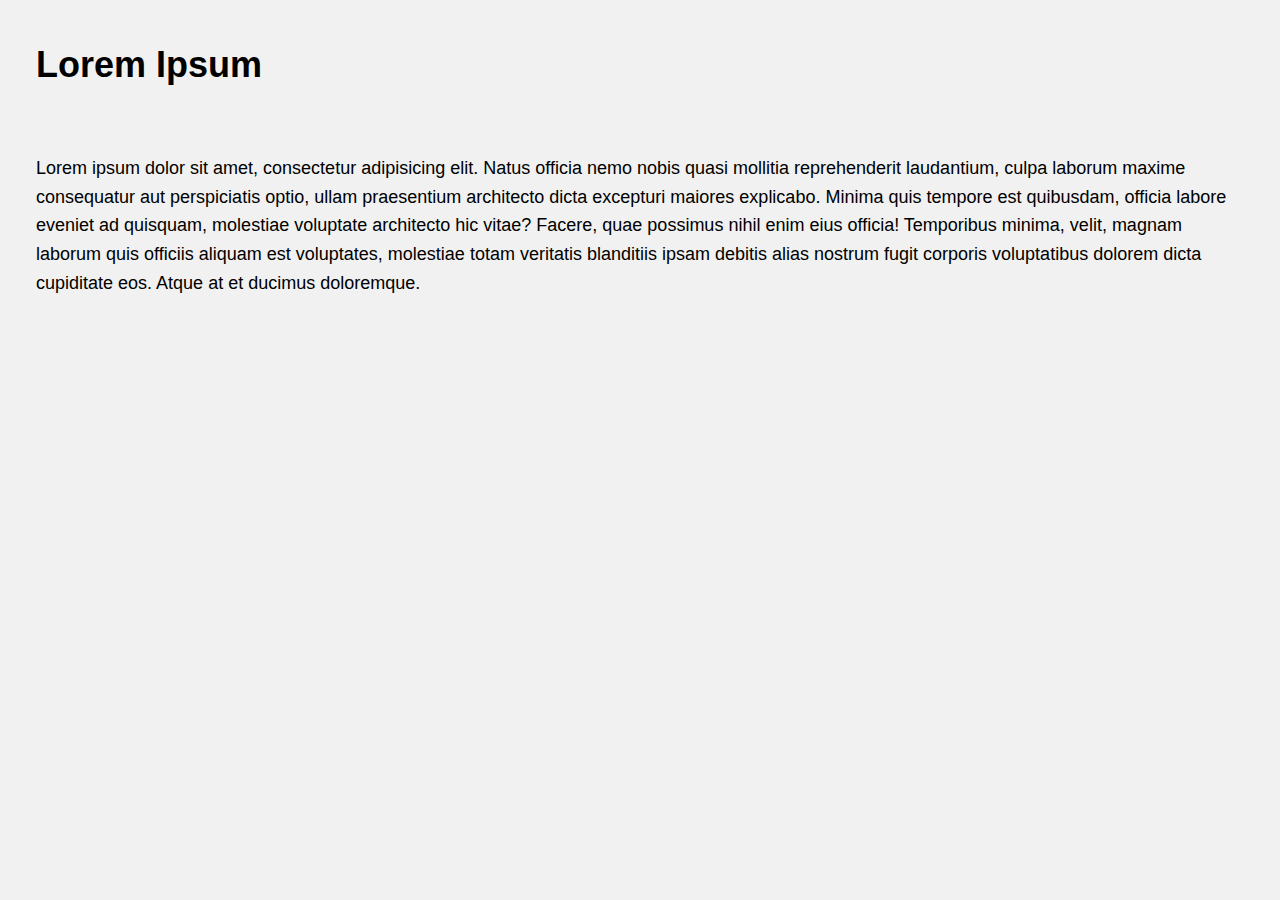
==== www/index.html @ 84f1473b "Henn APP" ====
<!DOCTYPE html>
<html>
    <head>
        <meta charset="utf-8">
        <meta name="viewport" content="initial-scale=1, maximum-scale=1, user-scalable=no, width=device-width">
        <title>Henn App</title>
        <link rel="stylesheet" href="style.css">
    </head>
    <body>
        <script type="text/javascript" src="cordova.js"></script>

        <h1>Lorem Ipsum</h1>

		<section>
			Lorem ipsum dolor sit amet, consectetur adipisicing elit. Natus officia nemo nobis quasi mollitia reprehenderit laudantium, culpa laborum maxime consequatur aut perspiciatis optio, ullam praesentium architecto dicta excepturi maiores explicabo. Minima quis tempore est quibusdam, officia labore eveniet ad quisquam, molestiae voluptate architecto hic vitae? Facere, quae possimus nihil enim eius officia! Temporibus minima, velit, magnam laborum quis officiis aliquam est voluptates, molestiae totam veritatis blanditiis ipsam debitis alias nostrum fugit corporis voluptatibus dolorem dicta cupiditate eos. Atque at et ducimus doloremque.
		</section>


    </body>
</html>
---- www/style.css ----
html,body{
	margin:0;
	padding:0;
	font-family: Helvetica, Arial, sans-serif;
	font-size: 18px;
	line-height:1.6;
}

body{
	background: #f1f1f1;
	padding:2em;
}

section{
	padding: 2em 0;
}

h1{
	margin-top:0;
}
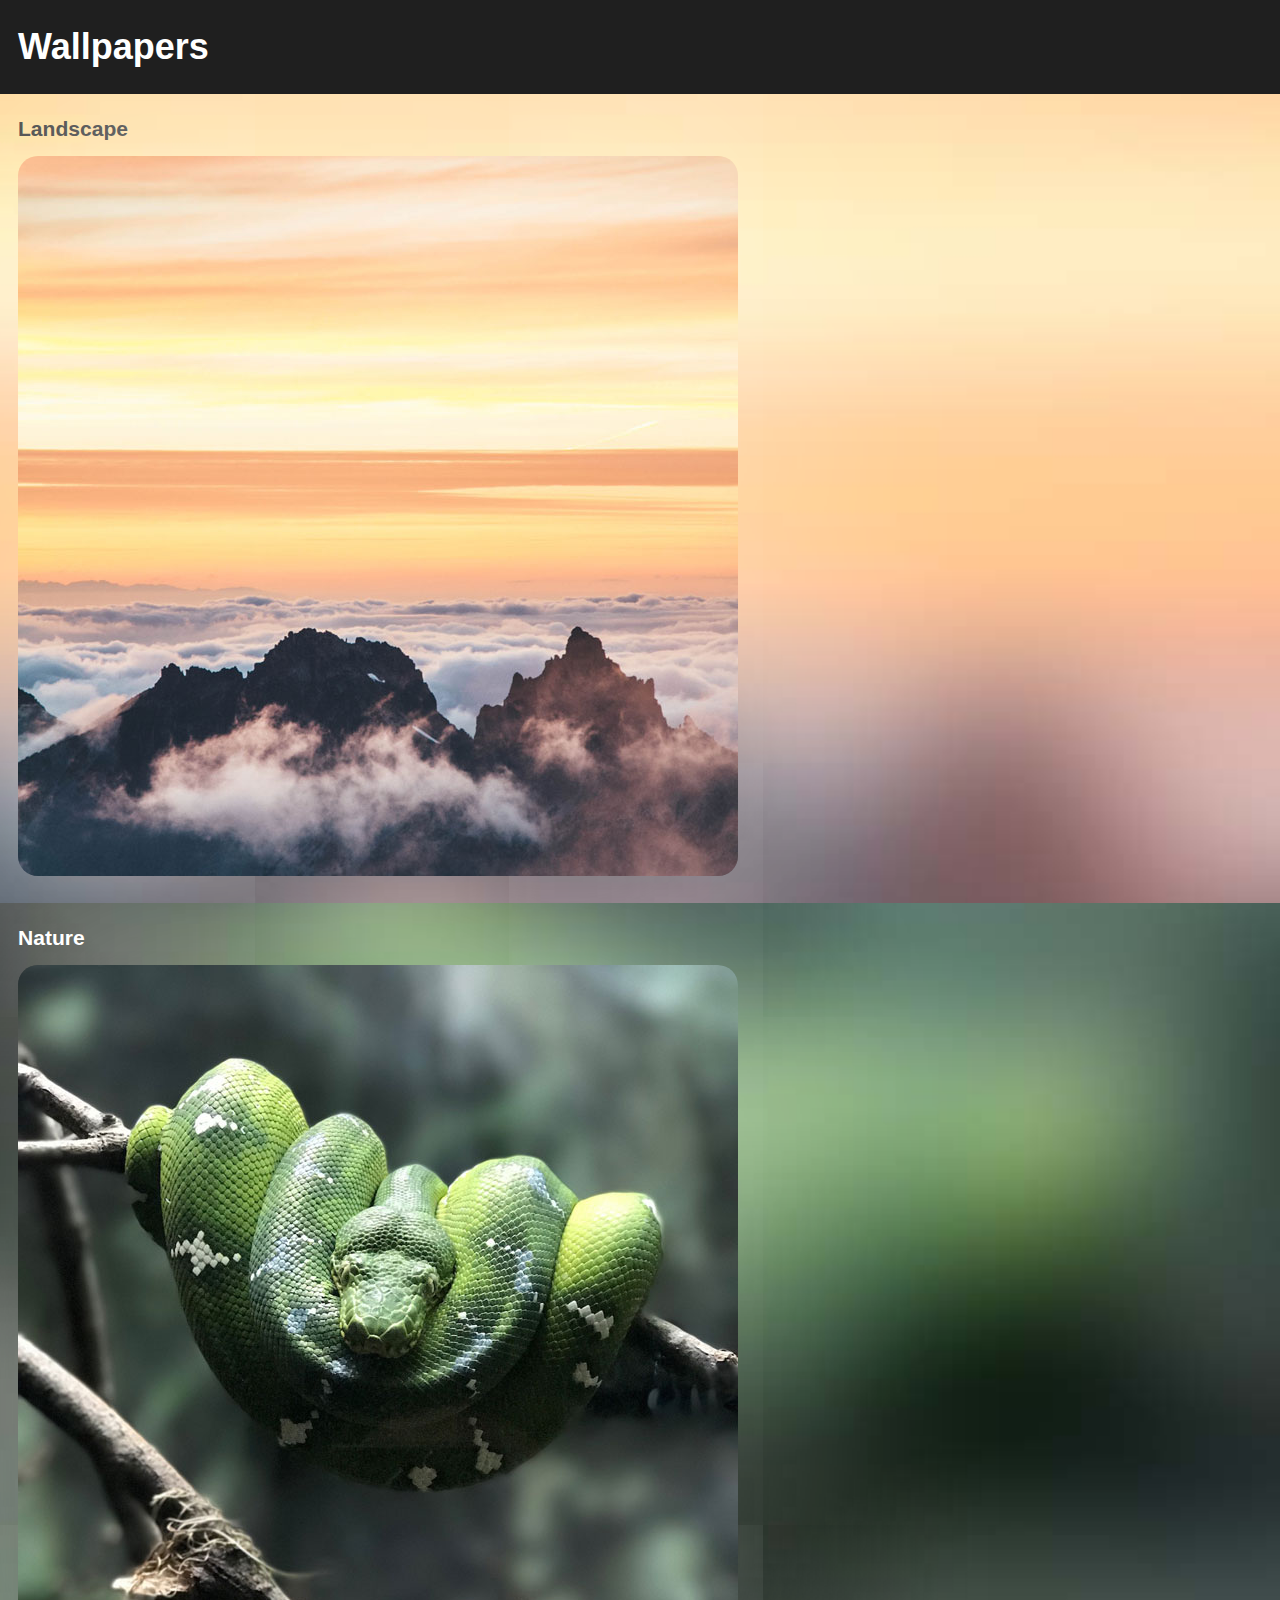
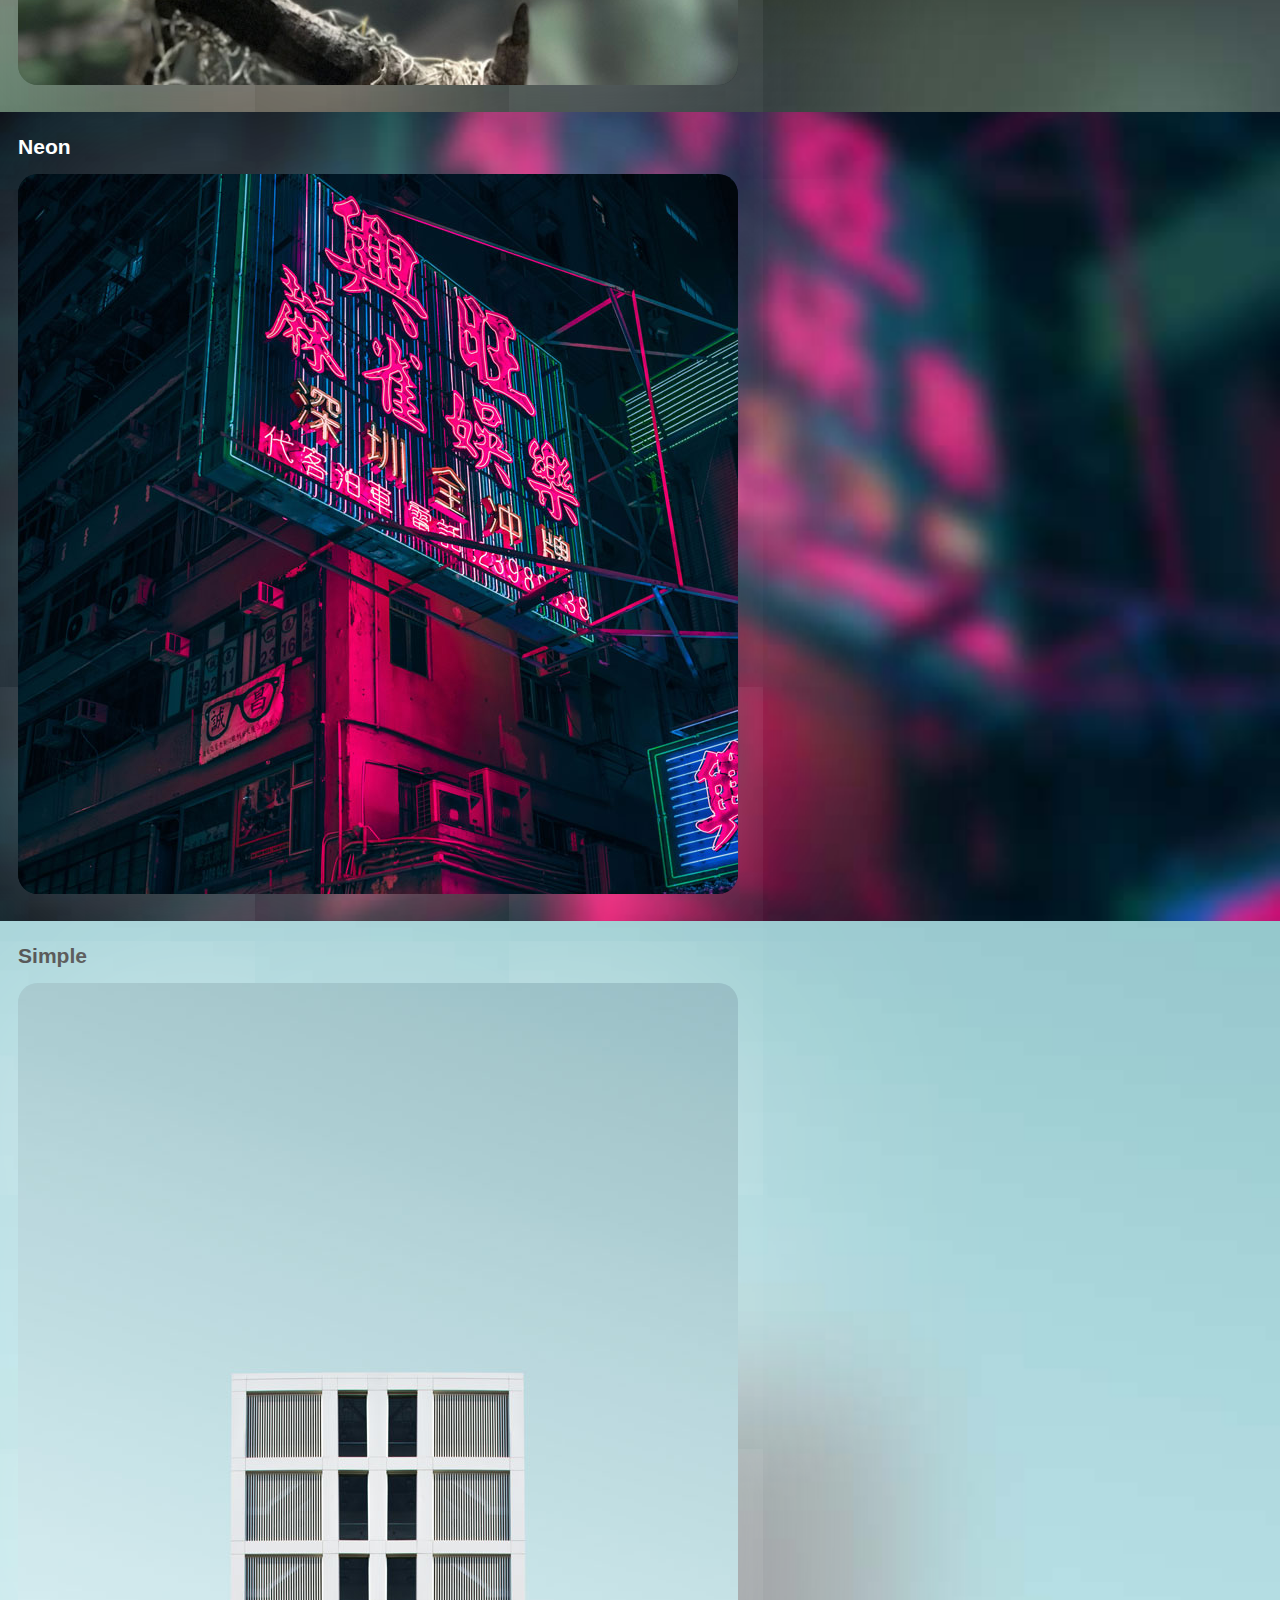
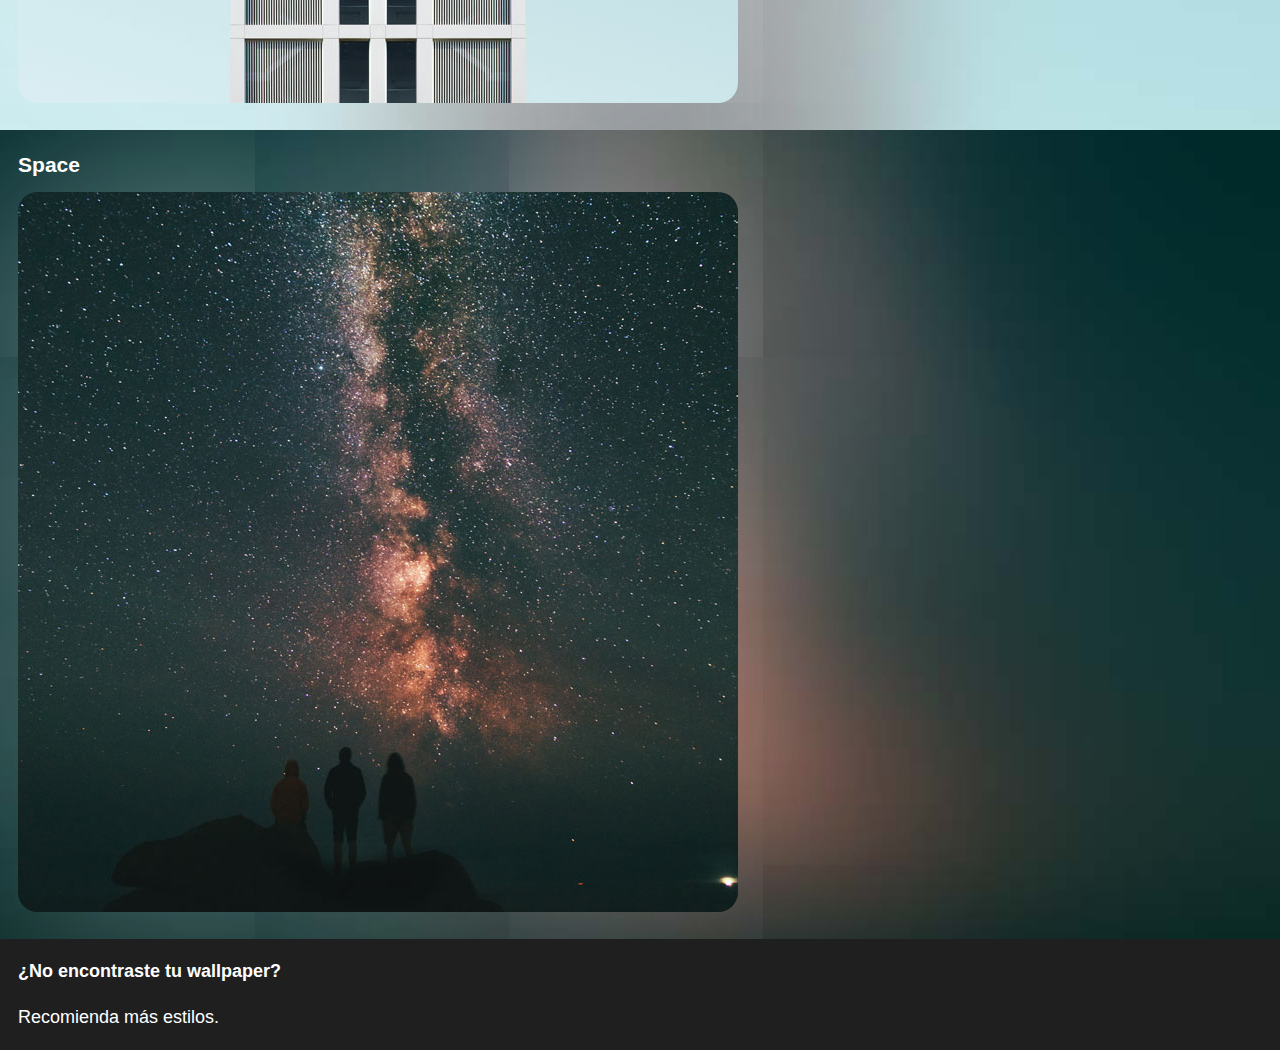
==== commit 5541c272: "Wallpaper App" ====
--- a/www/index.html
+++ b/www/index.html
@@ -1,20 +1,50 @@
 <!DOCTYPE html>
 <html>
-    <head>
-        <meta charset="utf-8">
-        <meta name="viewport" content="initial-scale=1, maximum-scale=1, user-scalable=no, width=device-width">
-        <title>Henn App</title>
-        <link rel="stylesheet" href="style.css">
-    </head>
-    <body>
-        <script type="text/javascript" src="cordova.js"></script>
+	<head>
+		<meta charset="utf-8">
+		<meta name="viewport" content="initial-scale=1, maximum-scale=1, user-scalable=no, width=device-width">
+		<title>WallApp</title>
+		<link rel="stylesheet" href="style.css">
+	</head>
+	<body>
+		<!-- <script type="text/javascript" src="cordova.js"></script> -->
 
-        <h1>Lorem Ipsum</h1>
+		<header>
+			<h1>Wallpapers</h1>
+		</header>
 
-		<section>
-			Lorem ipsum dolor sit amet, consectetur adipisicing elit. Natus officia nemo nobis quasi mollitia reprehenderit laudantium, culpa laborum maxime consequatur aut perspiciatis optio, ullam praesentium architecto dicta excepturi maiores explicabo. Minima quis tempore est quibusdam, officia labore eveniet ad quisquam, molestiae voluptate architecto hic vitae? Facere, quae possimus nihil enim eius officia! Temporibus minima, velit, magnam laborum quis officiis aliquam est voluptates, molestiae totam veritatis blanditiis ipsam debitis alias nostrum fugit corporis voluptatibus dolorem dicta cupiditate eos. Atque at et ducimus doloremque.
+		<section class="landscape" id="landscape">
+			<h3 class="t-dark">Landscape</h3>
+			<img src="assets/images/landscape-720.jpg" alt="">
 		</section>
 
+		<section class="nature" id="nature">
+			<h3 class="t-light">Nature</h3>
+			<img src="assets/images/nature-720.jpg" alt="">
+		</section>
 
-    </body>
+		<section class="neon" id="neon">
+			<h3 class="t-light">Neon</h3>
+			<img src="assets/images/neon-720.jpg" alt="">
+		</section>
+
+		<section class="simple" id="simple">
+			<h3 class="t-dark">Simple</h3>
+			<img src="assets/images/simple-720.jpg" alt="">
+		</section>
+
+		<section class="space">
+			<h3 class="t-light">Space</h3>
+			<img src="assets/images/space-720.jpg" alt="">
+		</section>
+		
+		<section>
+			<h4>¿No encontraste tu wallpaper?</h4>
+			Recomienda más estilos.
+		</section>
+		
+
+
+
+	</body>
 </html>
--- a/www/style.css
+++ b/www/style.css
@@ -4,17 +4,68 @@
 	font-family: Helvetica, Arial, sans-serif;
 	font-size: 18px;
 	line-height:1.6;
+	color:#fff;
 }
 
 body{
-	background: #f1f1f1;
-	padding:2em;
+	background: #1f1f1f;
+}
+
+header{
+	background:#1f1f1f;
+	padding: 1em;
+	border-radius:0;
+	box-shadow: 0 0 10px rgba(0,0,0,.16);
 }
 
 section{
-	padding: 2em 0;
+	padding: 1em;
+	overflow: hidden;
 }
 
 h1{
-	margin-top:0;
+	margin:0;
+	color:#fff;
+}
+h3{
+	margin: 0 0 .5em;
+}
+h4{
+	margin: 0 0 1em;
+}
+.t-dark{
+	color:#444;
+}
+.t-light{
+	color:#fff;
+}
+
+img{
+	max-width: 100%;
+	border-radius: 20px;
+	box-shadow: 0 0 250px rgba(255,255,255,.5);
+}
+
+section.landscape{
+	background:url('assets/images/landscape-720-blur.jpg');
+}
+section.nature{
+	background:url('assets/images/nature-720-blur.jpg');
+}
+section.neon{
+	background:url('assets/images/neon-720-blur.jpg');
+}
+section.simple{
+	background:url('assets/images/simple-720-blur.jpg');
+}
+section.space{
+	background:url('assets/images/space-720-blur.jpg');
+}
+section.landscape,
+section.nature,
+section.neon,
+section.simple,
+section.space{
+	background-size: cover;
+	background-position:center;
 }